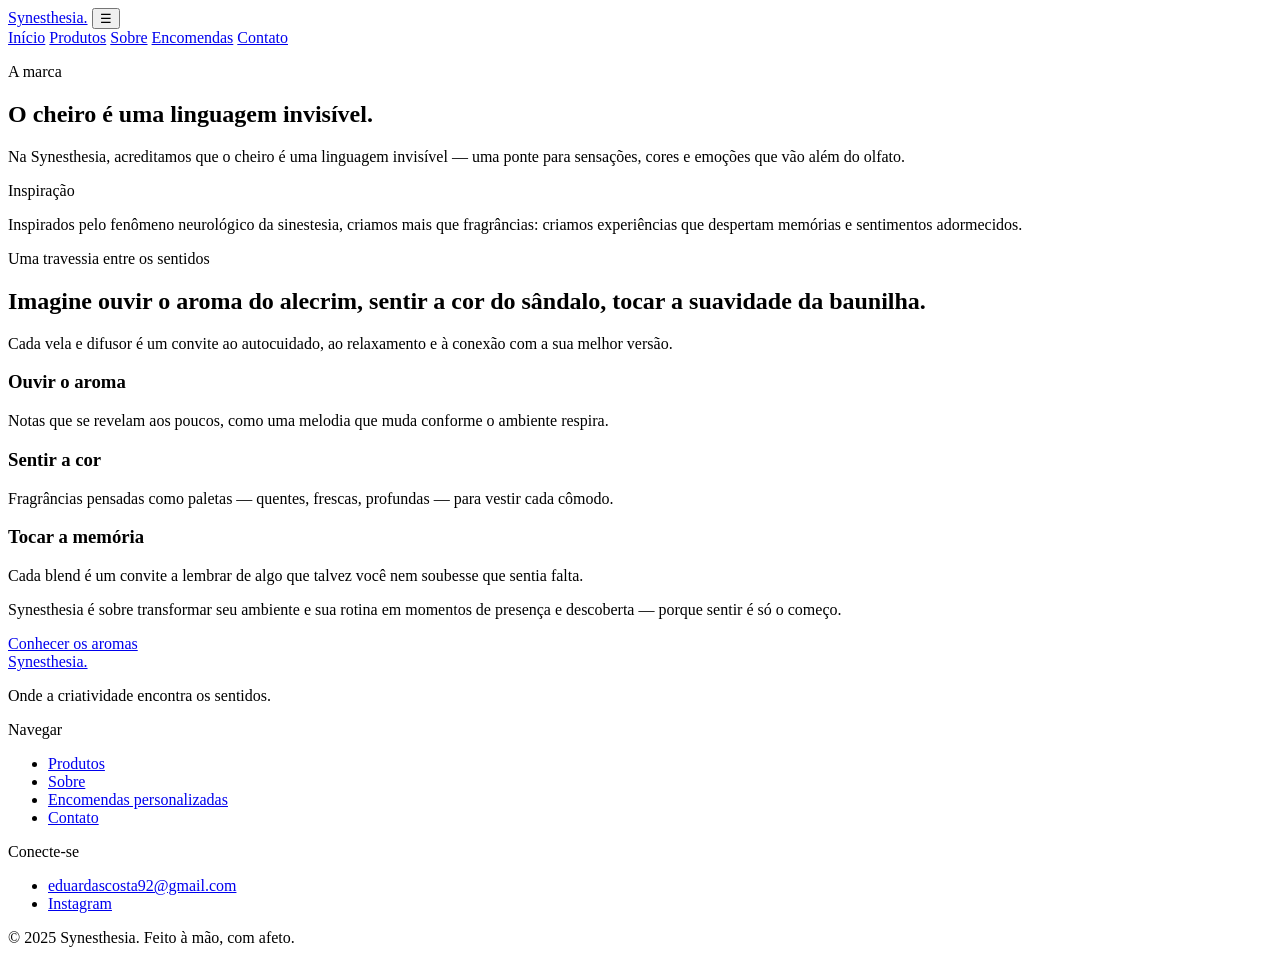
==== contato.html @ 47434e2a "Add files via upload" ====
<!DOCTYPE html>
<html lang="pt-BR">
<head>
  <meta charset="UTF-8" />
  <meta name="viewport" content="width=device-width, initial-scale=1.0" />
  <title>Sobre | Synesthesia.</title>
  <meta name="description" content="A marca Synesthesia e a inspiração por trás dos aromas e memórias." />
  <link rel="preconnect" href="https://fonts.googleapis.com">
  <link rel="preconnect" href="https://fonts.gstatic.com" crossorigin>
  <link href="https://fonts.googleapis.com/css2?family=Inter:wght@300;400;500;600&family=Cormorant+Garamond:wght@400;500;600&display=swap" rel="stylesheet">
  <link rel="stylesheet" href="style.css" />
</head>
<body>
  <header class="site-header">
    <div class="container header-inner">
      <a href="index.html" class="brand">Synesthesia.</a>
      <button class="menu-toggle" aria-label="Abrir menu">☰</button>
      <nav class="site-nav">
        <a href="index.html">Início</a>
        <a href="produtos.html">Produtos</a>
        <a href="sobre.html">Sobre</a>
        <a href="encomendas.html">Encomendas</a>
        <a href="contato.html">Contato</a>
      </nav>
    </div>
  </header>

  <main>
    <section class="section-xl center-text about-hero">
      <div class="container narrow">
        <p class="eyebrow">A marca</p>
        <h1>O cheiro é uma <span>linguagem invisível.</span></h1>
        <p class="lead compact center-copy">
          Na Synesthesia, acreditamos que o cheiro é uma linguagem invisível — uma ponte para sensações, cores e emoções que vão além do olfato.
        </p>
      </div>
    </section>

    <section class="section alt-section center-text">
      <div class="container narrow">
        <p class="eyebrow">Inspiração</p>
        <p class="editorial-copy">
          Inspirados pelo fenômeno neurológico da sinestesia, criamos mais que fragrâncias: criamos experiências que despertam memórias e sentimentos adormecidos.
        </p>
      </div>
    </section>

    <section class="section">
      <div class="container">
        <p class="eyebrow">Uma travessia entre os sentidos</p>
        <h2 class="narrow-title">Imagine ouvir o aroma do alecrim, sentir a cor do sândalo, tocar a suavidade da baunilha.</h2>
        <p class="section-copy narrow-copy">
          Cada vela e difusor é um convite ao autocuidado, ao relaxamento e à conexão com a sua melhor versão.
        </p>

        <div class="info-columns mt-lg">
          <article>
            <h3>Ouvir o aroma</h3>
            <p>Notas que se revelam aos poucos, como uma melodia que muda conforme o ambiente respira.</p>
          </article>
          <article>
            <h3>Sentir a cor</h3>
            <p>Fragrâncias pensadas como paletas — quentes, frescas, profundas — para vestir cada cômodo.</p>
          </article>
          <article>
            <h3>Tocar a memória</h3>
            <p>Cada blend é um convite a lembrar de algo que talvez você nem soubesse que sentia falta.</p>
          </article>
        </div>

        <p class="signature-text">
          Synesthesia é sobre transformar seu ambiente e sua rotina em momentos de presença e descoberta — <span>porque sentir é só o começo.</span>
        </p>

        <div class="center-actions">
          <a class="btn btn-primary" href="produtos.html">Conhecer os aromas</a>
        </div>
      </div>
    </section>
  </main>

  <footer class="site-footer">
    <div class="container footer-grid">
      <div>
        <a href="index.html" class="brand footer-brand">Synesthesia.</a>
        <p>Onde a criatividade encontra os sentidos.</p>
      </div>

      <div>
        <p class="footer-title">Navegar</p>
        <ul>
          <li><a href="produtos.html">Produtos</a></li>
          <li><a href="sobre.html">Sobre</a></li>
          <li><a href="encomendas.html">Encomendas personalizadas</a></li>
          <li><a href="contato.html">Contato</a></li>
        </ul>
      </div>

      <div>
        <p class="footer-title">Conecte-se</p>
        <ul>
          <li><a href="mailto:eduardascosta92@gmail.com">eduardascosta92@gmail.com</a></li>
          <li><a href="https://instagram.com/synesthesiabrand" target="_blank" rel="noopener noreferrer">Instagram</a></li>
        </ul>
      </div>
    </div>

    <div class="container footer-bottom">
      <p>© 2025 Synesthesia. Feito à mão, com afeto.</p>
    </div>
  </footer>

  <script src="script.js"></script>
</body>
</html>
---- style.css ----
<!DOCTYPE html>
<html lang="pt-BR">
<head>
  <meta charset="UTF-8" />
  <meta name="viewport" content="width=device-width, initial-scale=1.0" />
  <title>Encomendas | Synesthesia.</title>
  <meta name="description" content="Solicite uma encomenda personalizada da Synesthesia." />
  <link rel="preconnect" href="https://fonts.googleapis.com">
  <link rel="preconnect" href="https://fonts.gstatic.com" crossorigin>
  <link href="https://fonts.googleapis.com/css2?family=Inter:wght@300;400;500;600&family=Cormorant+Garamond:wght@400;500;600&display=swap" rel="stylesheet">
  <link rel="stylesheet" href="style.css" />
</head>
<body>
  <header class="site-header">
    <div class="container header-inner">
      <a href="index.html" class="brand">Synesthesia.</a>
      <button class="menu-toggle" aria-label="Abrir menu">☰</button>
      <nav class="site-nav">
        <a href="index.html">Início</a>
        <a href="produtos.html">Produtos</a>
        <a href="sobre.html">Sobre</a>
        <a href="encomendas.html">Encomendas</a>
        <a href="contato.html">Contato</a>
      </nav>
    </div>
  </header>

  <main>
    <section class="section-xl center-text">
      <div class="container narrow">
        <p class="eyebrow">Encomendas personalizadas</p>
        <h1>Um aroma desenhado para o seu momento.</h1>
        <p class="lead compact center-copy">
          Criamos blends exclusivos, embalagens com sua identidade e edições numeradas. Conte sobre seu projeto e responderemos em até 2 dias úteis com uma proposta.
        </p>
      </div>
    </section>

    <section class="section pt-small">
      <div class="container">
        <form class="custom-form" action="https://formsubmit.co/eduardascosta92@gmail.com" method="POST">
          <input type="hidden" name="_captcha" value="false">
          <input type="hidden" name="_subject" value="Nova encomenda personalizada - Synesthesia">
          <input type="hidden" name="_template" value="table">

          <label>
            Nome completo *
            <input type="text" name="nome" required>
          </label>

          <div class="form-row">
            <label>
              E-mail *
              <input type="email" name="email" required>
            </label>
            <label>
              Telefone (opcional)
              <input type="tel" name="telefone">
            </label>
          </div>

          <fieldset>
            <legend>Tipo de produto</legend>
            <div class="choice-group">
              <label class="choice-pill"><input type="radio" name="tipo_de_produto" value="Vela" checked> <span>Vela</span></label>
              <label class="choice-pill"><input type="radio" name="tipo_de_produto" value="Difusor"> <span>Difusor</span></label>
              <label class="choice-pill"><input type="radio" name="tipo_de_produto" value="Ambos"> <span>Ambos</span></label>
            </div>
          </fieldset>

          <div class="form-row">
            <label>
              Cenário (opcional)
              <input type="text" name="cenario" placeholder="Casamento, presente, marca...">
            </label>
            <label>
              Quantidade aproximada
              <input type="text" name="quantidade" placeholder="Ex: 50 unidades">
            </label>
          </div>

          <label>
            Aromas que você ama (opcional)
            <input type="text" name="aromas" placeholder="Cedro, baunilha, jasmim...">
          </label>

          <label>
            Detalhes do projeto *
            <textarea name="detalhes" rows="5" placeholder="Conte sobre a estética, embalagem, prazo e qualquer referência." required></textarea>
          </label>

          <button type="submit" class="btn btn-primary btn-full">Enviar pedido</button>
          <p class="form-note">Respondemos em até 2 dias úteis.</p>
        </form>
      </div>
    </section>
  </main>

  <footer class="site-footer">
    <div class="container footer-grid">
      <div>
        <a href="index.html" class="brand footer-brand">Synesthesia.</a>
        <p>Onde a criatividade encontra os sentidos.</p>
      </div>

      <div>
        <p class="footer-title">Navegar</p>
        <ul>
          <li><a href="produtos.html">Produtos</a></li>
          <li><a href="sobre.html">Sobre</a></li>
          <li><a href="encomendas.html">Encomendas personalizadas</a></li>
          <li><a href="contato.html">Contato</a></li>
        </ul>
      </div>

      <div>
        <p class="footer-title">Conecte-se</p>
        <ul>
          <li><a href="mailto:eduardascosta92@gmail.com">eduardascosta92@gmail.com</a></li>
          <li><a href="https://instagram.com/synesthesiabrand" target="_blank" rel="noopener noreferrer">Instagram</a></li>
        </ul>
      </div>
    </div>

    <div class="container footer-bottom">
      <p>© 2025 Synesthesia. Feito à mão, com afeto.</p>
    </div>
  </footer>

  <script src="script.js"></script>
</body>
</html>
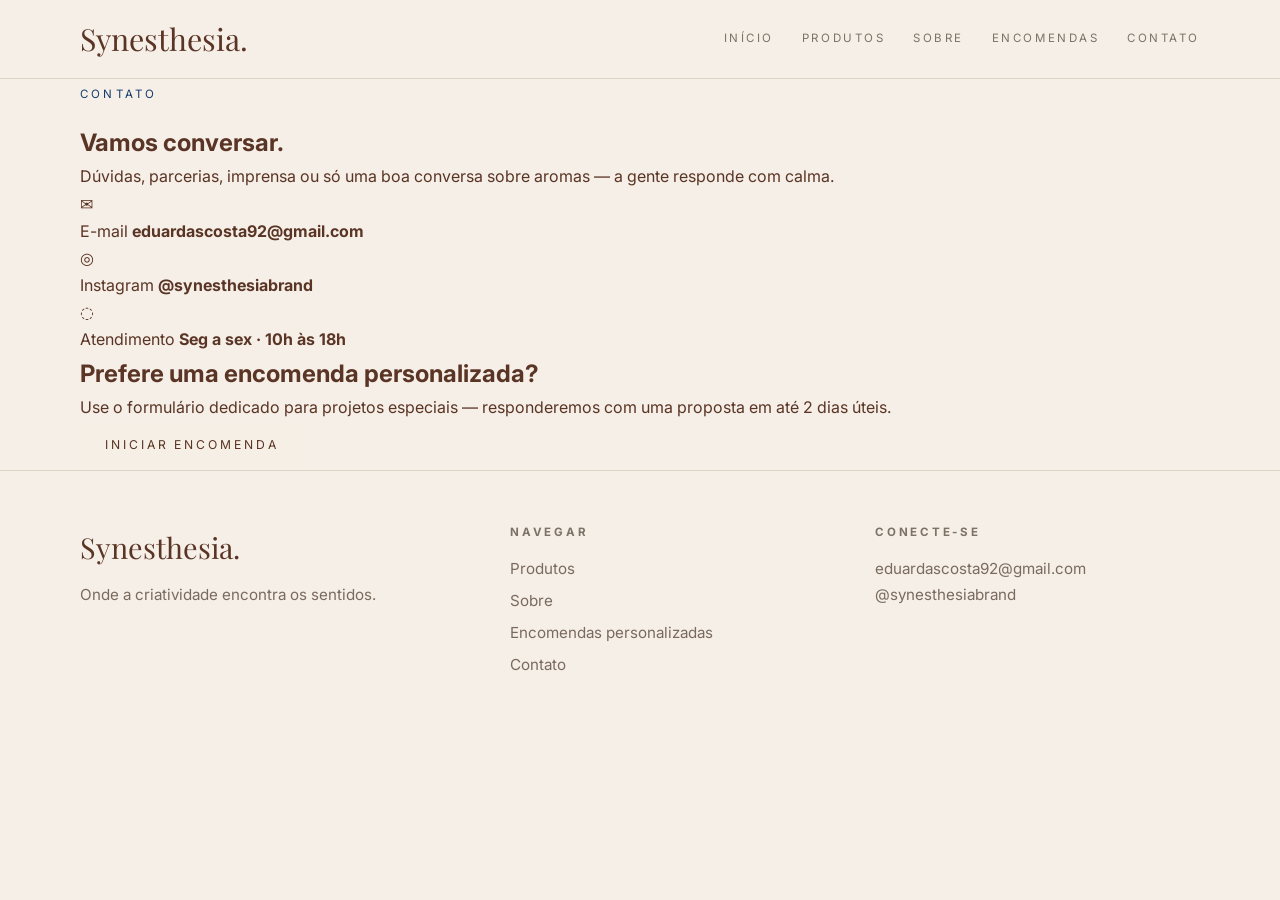
==== commit 958de912: "Update contato.html" ====
--- a/contato.html
+++ b/contato.html
@@ -1,21 +1,19 @@
 <!DOCTYPE html>
 <html lang="pt-BR">
 <head>
-  <meta charset="UTF-8" />
-  <meta name="viewport" content="width=device-width, initial-scale=1.0" />
-  <title>Sobre | Synesthesia.</title>
-  <meta name="description" content="A marca Synesthesia e a inspiração por trás dos aromas e memórias." />
-  <link rel="preconnect" href="https://fonts.googleapis.com">
-  <link rel="preconnect" href="https://fonts.gstatic.com" crossorigin>
-  <link href="https://fonts.googleapis.com/css2?family=Inter:wght@300;400;500;600&family=Cormorant+Garamond:wght@400;500;600&display=swap" rel="stylesheet">
-  <link rel="stylesheet" href="style.css" />
+  <meta charset="UTF-8">
+  <meta name="viewport" content="width=device-width, initial-scale=1.0">
+  <title>Contato | Synesthesia</title>
+
+  <link href="https://fonts.googleapis.com/css2?family=Playfair+Display:wght@400;600&family=Inter:wght@300;400;500&display=swap" rel="stylesheet">
+  <link rel="stylesheet" href="style.css">
 </head>
 <body>
-  <header class="site-header">
-    <div class="container header-inner">
-      <a href="index.html" class="brand">Synesthesia.</a>
-      <button class="menu-toggle" aria-label="Abrir menu">☰</button>
-      <nav class="site-nav">
+
+  <header class="header">
+    <div class="container nav">
+      <div class="logo">Synesthesia.</div>
+      <nav>
         <a href="index.html">Início</a>
         <a href="produtos.html">Produtos</a>
         <a href="sobre.html">Sobre</a>
@@ -26,90 +24,75 @@
   </header>
 
   <main>
-    <section class="section-xl center-text about-hero">
-      <div class="container narrow">
-        <p class="eyebrow">A marca</p>
-        <h1>O cheiro é uma <span>linguagem invisível.</span></h1>
-        <p class="lead compact center-copy">
-          Na Synesthesia, acreditamos que o cheiro é uma linguagem invisível — uma ponte para sensações, cores e emoções que vão além do olfato.
-        </p>
+    <section class="contact-hero container">
+      <span class="tag">Contato</span>
+      <h1 class="contact-title">Vamos conversar.</h1>
+      <p class="contact-description">
+        Dúvidas, parcerias, imprensa ou só uma boa conversa sobre aromas — a gente responde com calma.
+      </p>
+    </section>
+
+    <section class="contact-cards container">
+      <div class="contact-grid">
+        <a class="contact-card" href="mailto:eduardascosta92@gmail.com">
+          <div class="contact-icon">✉</div>
+          <div>
+            <span>E-mail</span>
+            <strong>eduardascosta92@gmail.com</strong>
+          </div>
+        </a>
+
+        <a class="contact-card" href="https://instagram.com/synesthesiabrand" target="_blank" rel="noopener noreferrer">
+          <div class="contact-icon">◎</div>
+          <div>
+            <span>Instagram</span>
+            <strong>@synesthesiabrand</strong>
+          </div>
+        </a>
+
+        <div class="contact-card">
+          <div class="contact-icon">◌</div>
+          <div>
+            <span>Atendimento</span>
+            <strong>Seg a sex · 10h às 18h</strong>
+          </div>
+        </div>
       </div>
     </section>
 
-    <section class="section alt-section center-text">
-      <div class="container narrow">
-        <p class="eyebrow">Inspiração</p>
-        <p class="editorial-copy">
-          Inspirados pelo fenômeno neurológico da sinestesia, criamos mais que fragrâncias: criamos experiências que despertam memórias e sentimentos adormecidos.
+    <section class="contact-cta container">
+      <div class="contact-cta-box">
+        <h2>Prefere uma encomenda personalizada?</h2>
+        <p>
+          Use o formulário dedicado para projetos especiais — responderemos com uma proposta em até 2 dias úteis.
         </p>
-      </div>
-    </section>
-
-    <section class="section">
-      <div class="container">
-        <p class="eyebrow">Uma travessia entre os sentidos</p>
-        <h2 class="narrow-title">Imagine ouvir o aroma do alecrim, sentir a cor do sândalo, tocar a suavidade da baunilha.</h2>
-        <p class="section-copy narrow-copy">
-          Cada vela e difusor é um convite ao autocuidado, ao relaxamento e à conexão com a sua melhor versão.
-        </p>
-
-        <div class="info-columns mt-lg">
-          <article>
-            <h3>Ouvir o aroma</h3>
-            <p>Notas que se revelam aos poucos, como uma melodia que muda conforme o ambiente respira.</p>
-          </article>
-          <article>
-            <h3>Sentir a cor</h3>
-            <p>Fragrâncias pensadas como paletas — quentes, frescas, profundas — para vestir cada cômodo.</p>
-          </article>
-          <article>
-            <h3>Tocar a memória</h3>
-            <p>Cada blend é um convite a lembrar de algo que talvez você nem soubesse que sentia falta.</p>
-          </article>
-        </div>
-
-        <p class="signature-text">
-          Synesthesia é sobre transformar seu ambiente e sua rotina em momentos de presença e descoberta — <span>porque sentir é só o começo.</span>
-        </p>
-
-        <div class="center-actions">
-          <a class="btn btn-primary" href="produtos.html">Conhecer os aromas</a>
-        </div>
+        <a href="encomendas.html" class="btn-white">Iniciar encomenda</a>
       </div>
     </section>
   </main>
 
-  <footer class="site-footer">
+  <footer class="footer">
     <div class="container footer-grid">
       <div>
-        <a href="index.html" class="brand footer-brand">Synesthesia.</a>
+        <h3>Synesthesia.</h3>
         <p>Onde a criatividade encontra os sentidos.</p>
       </div>
 
       <div>
-        <p class="footer-title">Navegar</p>
-        <ul>
-          <li><a href="produtos.html">Produtos</a></li>
-          <li><a href="sobre.html">Sobre</a></li>
-          <li><a href="encomendas.html">Encomendas personalizadas</a></li>
-          <li><a href="contato.html">Contato</a></li>
-        </ul>
+        <h4>Navegar</h4>
+        <a href="produtos.html">Produtos</a>
+        <a href="sobre.html">Sobre</a>
+        <a href="encomendas.html">Encomendas personalizadas</a>
+        <a href="contato.html">Contato</a>
       </div>
 
       <div>
-        <p class="footer-title">Conecte-se</p>
-        <ul>
-          <li><a href="mailto:eduardascosta92@gmail.com">eduardascosta92@gmail.com</a></li>
-          <li><a href="https://instagram.com/synesthesiabrand" target="_blank" rel="noopener noreferrer">Instagram</a></li>
-        </ul>
+        <h4>Conecte-se</h4>
+        <p>eduardascosta92@gmail.com</p>
+        <p>@synesthesiabrand</p>
       </div>
-    </div>
-
-    <div class="container footer-bottom">
-      <p>© 2025 Synesthesia. Feito à mão, com afeto.</p>
     </div>
   </footer>
 
-  <script src="script.js"></script>
 </body>
 </html>
--- a/style.css
+++ b/style.css
@@ -1,132 +1,738 @@
-<!DOCTYPE html>
-<html lang="pt-BR">
-<head>
-  <meta charset="UTF-8" />
-  <meta name="viewport" content="width=device-width, initial-scale=1.0" />
-  <title>Encomendas | Synesthesia.</title>
-  <meta name="description" content="Solicite uma encomenda personalizada da Synesthesia." />
-  <link rel="preconnect" href="https://fonts.googleapis.com">
-  <link rel="preconnect" href="https://fonts.gstatic.com" crossorigin>
-  <link href="https://fonts.googleapis.com/css2?family=Inter:wght@300;400;500;600&family=Cormorant+Garamond:wght@400;500;600&display=swap" rel="stylesheet">
-  <link rel="stylesheet" href="style.css" />
-</head>
-<body>
-  <header class="site-header">
-    <div class="container header-inner">
-      <a href="index.html" class="brand">Synesthesia.</a>
-      <button class="menu-toggle" aria-label="Abrir menu">☰</button>
-      <nav class="site-nav">
-        <a href="index.html">Início</a>
-        <a href="produtos.html">Produtos</a>
-        <a href="sobre.html">Sobre</a>
-        <a href="encomendas.html">Encomendas</a>
-        <a href="contato.html">Contato</a>
-      </nav>
-    </div>
-  </header>
-
-  <main>
-    <section class="section-xl center-text">
-      <div class="container narrow">
-        <p class="eyebrow">Encomendas personalizadas</p>
-        <h1>Um aroma desenhado para o seu momento.</h1>
-        <p class="lead compact center-copy">
-          Criamos blends exclusivos, embalagens com sua identidade e edições numeradas. Conte sobre seu projeto e responderemos em até 2 dias úteis com uma proposta.
-        </p>
-      </div>
-    </section>
-
-    <section class="section pt-small">
-      <div class="container">
-        <form class="custom-form" action="https://formsubmit.co/eduardascosta92@gmail.com" method="POST">
-          <input type="hidden" name="_captcha" value="false">
-          <input type="hidden" name="_subject" value="Nova encomenda personalizada - Synesthesia">
-          <input type="hidden" name="_template" value="table">
-
-          <label>
-            Nome completo *
-            <input type="text" name="nome" required>
-          </label>
-
-          <div class="form-row">
-            <label>
-              E-mail *
-              <input type="email" name="email" required>
-            </label>
-            <label>
-              Telefone (opcional)
-              <input type="tel" name="telefone">
-            </label>
-          </div>
-
-          <fieldset>
-            <legend>Tipo de produto</legend>
-            <div class="choice-group">
-              <label class="choice-pill"><input type="radio" name="tipo_de_produto" value="Vela" checked> <span>Vela</span></label>
-              <label class="choice-pill"><input type="radio" name="tipo_de_produto" value="Difusor"> <span>Difusor</span></label>
-              <label class="choice-pill"><input type="radio" name="tipo_de_produto" value="Ambos"> <span>Ambos</span></label>
-            </div>
-          </fieldset>
-
-          <div class="form-row">
-            <label>
-              Cenário (opcional)
-              <input type="text" name="cenario" placeholder="Casamento, presente, marca...">
-            </label>
-            <label>
-              Quantidade aproximada
-              <input type="text" name="quantidade" placeholder="Ex: 50 unidades">
-            </label>
-          </div>
-
-          <label>
-            Aromas que você ama (opcional)
-            <input type="text" name="aromas" placeholder="Cedro, baunilha, jasmim...">
-          </label>
-
-          <label>
-            Detalhes do projeto *
-            <textarea name="detalhes" rows="5" placeholder="Conte sobre a estética, embalagem, prazo e qualquer referência." required></textarea>
-          </label>
-
-          <button type="submit" class="btn btn-primary btn-full">Enviar pedido</button>
-          <p class="form-note">Respondemos em até 2 dias úteis.</p>
-        </form>
-      </div>
-    </section>
-  </main>
-
-  <footer class="site-footer">
-    <div class="container footer-grid">
-      <div>
-        <a href="index.html" class="brand footer-brand">Synesthesia.</a>
-        <p>Onde a criatividade encontra os sentidos.</p>
-      </div>
-
-      <div>
-        <p class="footer-title">Navegar</p>
-        <ul>
-          <li><a href="produtos.html">Produtos</a></li>
-          <li><a href="sobre.html">Sobre</a></li>
-          <li><a href="encomendas.html">Encomendas personalizadas</a></li>
-          <li><a href="contato.html">Contato</a></li>
-        </ul>
-      </div>
-
-      <div>
-        <p class="footer-title">Conecte-se</p>
-        <ul>
-          <li><a href="mailto:eduardascosta92@gmail.com">eduardascosta92@gmail.com</a></li>
-          <li><a href="https://instagram.com/synesthesiabrand" target="_blank" rel="noopener noreferrer">Instagram</a></li>
-        </ul>
-      </div>
-    </div>
-
-    <div class="container footer-bottom">
-      <p>© 2025 Synesthesia. Feito à mão, com afeto.</p>
-    </div>
-  </footer>
-
-  <script src="script.js"></script>
-</body>
-</html>
+:root {
+  --bg: #f5efe7;
+  --bg-alt: #efe7dc;
+  --line: #ddd3c6;
+  --text: #5a3424;
+  --muted: #7a6a5f;
+  --navy: #173b6d;
+  --white: #ffffff;
+}
+
+* {
+  margin: 0;
+  padding: 0;
+  box-sizing: border-box;
+}
+
+html {
+  scroll-behavior: smooth;
+}
+
+body {
+  background: var(--bg);
+  color: var(--text);
+  font-family: "Inter", sans-serif;
+  line-height: 1.7;
+}
+
+img {
+  max-width: 100%;
+  display: block;
+}
+
+a {
+  text-decoration: none;
+  color: inherit;
+}
+
+.container {
+  width: min(1120px, calc(100% - 48px));
+  margin: 0 auto;
+}
+
+/* HEADER */
+.header {
+  border-bottom: 1px solid var(--line);
+  background: var(--bg);
+}
+
+.nav {
+  display: flex;
+  align-items: center;
+  justify-content: space-between;
+  min-height: 78px;
+  gap: 24px;
+}
+
+.logo {
+  font-family: "Playfair Display", serif;
+  font-size: 1.9rem;
+  color: var(--text);
+}
+
+.nav nav {
+  display: flex;
+  align-items: center;
+  gap: 28px;
+  flex-wrap: wrap;
+}
+
+.nav nav a {
+  font-size: 0.72rem;
+  text-transform: uppercase;
+  letter-spacing: 0.22em;
+  color: #7d7267;
+  transition: color 0.2s ease;
+}
+
+.nav nav a:hover {
+  color: var(--navy);
+}
+
+/* TAG */
+.tag {
+  display: inline-block;
+  margin-bottom: 18px;
+  font-size: 0.72rem;
+  text-transform: uppercase;
+  letter-spacing: 0.28em;
+  color: var(--navy);
+}
+
+.tag.light {
+  color: rgba(255, 255, 255, 0.82);
+}
+
+/* HERO */
+.hero {
+  display: grid;
+  grid-template-columns: 1.05fr 1fr;
+  gap: 72px;
+  align-items: center;
+  padding: 88px 0 96px;
+}
+
+.hero-text h1 {
+  font-family: "Playfair Display", serif;
+  font-size: clamp(3rem, 6vw, 4.7rem);
+  line-height: 1.02;
+  font-weight: 400;
+  letter-spacing: -0.02em;
+  margin-bottom: 28px;
+}
+
+.hero-text h1 span {
+  color: var(--navy);
+  font-style: italic;
+}
+
+.hero-text p {
+  max-width: 560px;
+  font-size: 1.05rem;
+  color: var(--muted);
+  margin-bottom: 30px;
+}
+
+.hero-image img {
+  width: 100%;
+  height: 520px;
+  object-fit: cover;
+}
+
+/* BUTTONS */
+.buttons {
+  display: flex;
+  align-items: center;
+  gap: 14px;
+  flex-wrap: wrap;
+}
+
+.btn-primary,
+.btn-white {
+  display: inline-flex;
+  align-items: center;
+  justify-content: center;
+  min-height: 48px;
+  padding: 0 24px;
+  font-size: 0.76rem;
+  text-transform: uppercase;
+  letter-spacing: 0.24em;
+  transition: 0.2s ease;
+  cursor: pointer;
+}
+
+.btn-primary {
+  background: var(--navy);
+  color: var(--white);
+  border: 1px solid var(--navy);
+}
+
+.btn-primary:hover {
+  opacity: 0.92;
+}
+
+.btn-white {
+  background: #f6efe6;
+  color: var(--text);
+  border: 1px solid #f6efe6;
+}
+
+.btn-white:hover {
+  transform: translateY(-1px);
+}
+
+.btn-link {
+  display: inline-flex;
+  align-items: center;
+  min-height: 48px;
+  padding: 0 6px;
+  font-size: 0.76rem;
+  text-transform: uppercase;
+  letter-spacing: 0.24em;
+  color: #6e6258;
+  border-bottom: 1px solid #b9ab9a;
+}
+
+/* MANIFESTO */
+.manifesto {
+  padding: 8px 0 82px;
+  text-align: center;
+}
+
+.manifesto-text {
+  max-width: 840px;
+  margin: 0 auto;
+  font-family: "Playfair Display", serif;
+  font-size: clamp(2rem, 4vw, 3rem);
+  line-height: 1.45;
+  color: var(--text);
+}
+
+/* FEATURED */
+.featured {
+  padding: 10px 0 92px;
+}
+
+.featured-header {
+  display: flex;
+  align-items: flex-end;
+  justify-content: space-between;
+  gap: 24px;
+  margin-bottom: 36px;
+}
+
+.featured-header h2 {
+  font-family: "Playfair Display", serif;
+  font-size: clamp(2rem, 4vw, 3rem);
+  line-height: 1.12;
+  font-weight: 400;
+}
+
+.grid {
+  display: grid;
+  grid-template-columns: repeat(3, 1fr);
+  gap: 28px;
+}
+
+.card img {
+  width: 100%;
+  aspect-ratio: 0.95 / 1;
+  object-fit: cover;
+  margin-bottom: 18px;
+  background: #ebe2d7;
+}
+
+.card h3 {
+  font-family: "Playfair Display", serif;
+  font-size: 1.7rem;
+  font-weight: 400;
+  margin-bottom: 8px;
+}
+
+.card p {
+  color: var(--muted);
+  font-size: 0.98rem;
+  max-width: 96%;
+}
+
+/* CTA */
+.cta {
+  background: linear-gradient(90deg, #1c3f6f 0%, #163b6d 72%, #1b355c 72%, #1b355c 100%);
+  padding: 72px 0;
+}
+
+.cta-content {
+  display: grid;
+  grid-template-columns: 1.2fr 0.9fr;
+  gap: 54px;
+  align-items: center;
+}
+
+.cta h2 {
+  font-family: "Playfair Display", serif;
+  font-size: clamp(2.2rem, 4vw, 3.4rem);
+  line-height: 1.16;
+  font-weight: 400;
+  color: var(--white);
+}
+
+.cta p {
+  color: rgba(255, 255, 255, 0.92);
+  margin-bottom: 24px;
+  font-size: 1rem;
+}
+
+/* FOOTER */
+.footer {
+  border-top: 1px solid var(--line);
+  padding: 52px 0 34px;
+  background: var(--bg);
+}
+
+.footer-grid {
+  display: grid;
+  grid-template-columns: 1.2fr 1fr 1fr;
+  gap: 40px;
+}
+
+.footer h3 {
+  font-family: "Playfair Display", serif;
+  font-size: 1.8rem;
+  font-weight: 400;
+  margin-bottom: 10px;
+}
+
+.footer h4 {
+  font-size: 0.72rem;
+  text-transform: uppercase;
+  letter-spacing: 0.24em;
+  color: #7d7267;
+  margin-bottom: 14px;
+}
+
+.footer p,
+.footer a {
+  color: var(--muted);
+  font-size: 0.95rem;
+}
+
+.footer a {
+  display: block;
+  margin-bottom: 6px;
+}
+
+/* RESPONSIVO */
+@media (max-width: 980px) {
+  .hero,
+  .cta-content,
+  .footer-grid,
+  .grid {
+    grid-template-columns: 1fr;
+  }
+
+  .hero {
+    gap: 40px;
+    padding: 64px 0 72px;
+  }
+
+  .hero-image img {
+    height: auto;
+  }
+
+  .featured-header {
+    flex-direction: column;
+    align-items: flex-start;
+  }
+
+  .cta {
+    background: #173b6d;
+  }
+}
+
+@media (max-width: 640px) {
+  .container {
+    width: min(100% - 32px, 1120px);
+  }
+
+  .nav {
+    align-items: flex-start;
+    flex-direction: column;
+    padding: 16px 0;
+  }
+
+  .nav nav {
+    gap: 14px;
+  }
+
+  .hero-text h1,
+  .manifesto-text,
+  .featured-header h2,
+  .cta h2 {
+    line-height: 1.12;
+  }
+
+  .buttons {
+    flex-direction: column;
+    align-items: stretch;
+  }
+
+  .btn-link,
+  .btn-primary,
+  .btn-white {
+    justify-content: center;
+  }
+}
+.page-hero {
+  padding: 88px 0 56px;
+}
+
+.page-title {
+  font-family: "Playfair Display", serif;
+  font-size: clamp(2.8rem, 5vw, 4.3rem);
+  line-height: 1.06;
+  font-weight: 400;
+  margin-bottom: 20px;
+}
+
+.page-description {
+  max-width: 700px;
+  color: var(--muted);
+  font-size: 1.02rem;
+}
+
+.product-section {
+  padding: 38px 0 70px;
+}
+
+.section-title {
+  font-family: "Playfair Display", serif;
+  font-size: clamp(2rem, 4vw, 3rem);
+  line-height: 1.14;
+  font-weight: 400;
+  margin-bottom: 28px;
+}
+
+.section-description {
+  max-width: 720px;
+  color: var(--muted);
+  margin-bottom: 24px;
+}
+
+.products-grid {
+  display: grid;
+  gap: 24px;
+}
+
+.products-grid-2 {
+  grid-template-columns: repeat(2, 1fr);
+}
+
+.products-grid-3 {
+  grid-template-columns: repeat(3, 1fr);
+}
+
+.product-card {
+  display: flex;
+  flex-direction: column;
+}
+
+.product-image-wrap {
+  background: #ebe2d7;
+  margin-bottom: 18px;
+}
+
+.product-image-wrap img {
+  width: 100%;
+  aspect-ratio: 0.9 / 1;
+  object-fit: cover;
+}
+
+.product-info h3 {
+  font-family: "Playfair Display", serif;
+  font-size: 1.45rem;
+  font-weight: 400;
+}
+
+.product-topline {
+  display: flex;
+  align-items: baseline;
+  justify-content: space-between;
+  gap: 16px;
+  margin-bottom: 8px;
+}
+
+.product-topline span {
+  font-size: 0.88rem;
+  color: var(--muted);
+  white-space: nowrap;
+}
+
+.product-info p {
+  color: var(--muted);
+  font-size: 0.96rem;
+  margin-bottom: 8px;
+}
+
+.product-info small {
+  display: inline-block;
+  text-transform: uppercase;
+  letter-spacing: 0.14em;
+  font-size: 0.7rem;
+  color: #8a7c70;
+}
+
+.shop-cta {
+  padding: 24px 0 86px;
+}
+
+.shop-cta-box {
+  border: 1px solid var(--line);
+  padding: 38px 28px;
+  text-align: center;
+}
+
+.shop-cta-box h2 {
+  font-family: "Playfair Display", serif;
+  font-size: clamp(1.8rem, 4vw, 2.5rem);
+  font-weight: 400;
+  margin-bottom: 10px;
+}
+
+.shop-cta-box p {
+  max-width: 720px;
+  margin: 0 auto 22px;
+  color: var(--muted);
+}
+
+@media (max-width: 980px) {
+  .products-grid-2,
+  .products-grid-3 {
+    grid-template-columns: 1fr;
+  }
+}
+.about-hero {
+  text-align: center;
+  padding: 92px 0 84px;
+}
+
+.about-title {
+  font-family: "Playfair Display", serif;
+  font-size: clamp(2.8rem, 5vw, 4.5rem);
+  line-height: 1.08;
+  font-weight: 400;
+  margin-bottom: 20px;
+}
+
+.about-title span {
+  color: var(--navy);
+  font-style: italic;
+}
+
+.about-description {
+  max-width: 760px;
+  margin: 0 auto;
+  color: var(--muted);
+  font-size: 1rem;
+}
+
+.about-highlight {
+  background: var(--bg-alt);
+  padding: 74px 0;
+  margin-bottom: 76px;
+}
+
+.about-highlight-inner {
+  text-align: center;
+}
+
+.about-highlight-inner p {
+  max-width: 900px;
+  margin: 0 auto;
+  font-family: "Playfair Display", serif;
+  font-size: clamp(1.9rem, 3.4vw, 2.8rem);
+  line-height: 1.55;
+  font-weight: 400;
+}
+
+.about-senses {
+  padding-bottom: 72px;
+}
+
+.section-title-narrow {
+  max-width: 900px;
+}
+
+.about-columns {
+  display: grid;
+  grid-template-columns: repeat(3, 1fr);
+  gap: 36px;
+  margin-top: 34px;
+}
+
+.about-column h3 {
+  font-family: "Playfair Display", serif;
+  font-size: 1.4rem;
+  font-weight: 400;
+  margin-bottom: 10px;
+}
+
+.about-column p {
+  color: var(--muted);
+  font-size: 0.96rem;
+}
+
+.about-closing {
+  text-align: center;
+  padding: 10px 0 88px;
+}
+
+.about-closing p {
+  max-width: 860px;
+  margin: 0 auto 28px;
+  font-family: "Playfair Display", serif;
+  font-size: clamp(1.8rem, 3vw, 2.6rem);
+  line-height: 1.6;
+  font-weight: 400;
+}
+
+.about-closing span {
+  color: var(--navy);
+  font-style: italic;
+}
+
+.about-closing .btn-primary {
+  min-width: 220px;
+}
+
+@media (max-width: 980px) {
+  .about-columns {
+    grid-template-columns: 1fr;
+    gap: 24px;
+  }
+}
+.orders-hero {
+  text-align: center;
+  padding: 92px 0 44px;
+}
+
+.orders-title {
+  font-family: "Playfair Display", serif;
+  font-size: clamp(2.6rem, 5vw, 4.3rem);
+  line-height: 1.08;
+  font-weight: 400;
+  margin-bottom: 18px;
+}
+
+.orders-description {
+  max-width: 760px;
+  margin: 0 auto;
+  color: var(--muted);
+  font-size: 1rem;
+}
+
+.orders-form-section {
+  padding: 20px 0 88px;
+}
+
+.orders-form-wrap {
+  max-width: 720px;
+  margin: 0 auto;
+  border: 1px solid var(--line);
+  background: #f7f1e8;
+  padding: 34px 32px 26px;
+}
+
+.orders-form {
+  display: flex;
+  flex-direction: column;
+  gap: 18px;
+}
+
+.form-row {
+  display: grid;
+  grid-template-columns: repeat(2, 1fr);
+  gap: 18px;
+}
+
+.form-group {
+  display: flex;
+  flex-direction: column;
+  gap: 8px;
+}
+
+.form-group label {
+  font-size: 0.72rem;
+  text-transform: uppercase;
+  letter-spacing: 0.18em;
+  color: #7c7065;
+}
+
+.form-group input,
+.form-group textarea {
+  width: 100%;
+  border: 1px solid #d6c9ba;
+  background: transparent;
+  padding: 14px 14px;
+  font: inherit;
+  color: var(--text);
+  outline: none;
+  transition: border-color 0.2s ease, box-shadow 0.2s ease;
+}
+
+.form-group input::placeholder,
+.form-group textarea::placeholder {
+  color: #a99c90;
+}
+
+.form-group input:focus,
+.form-group textarea:focus {
+  border-color: #b8a896;
+  box-shadow: 0 0 0 2px rgba(184, 168, 150, 0.14);
+}
+
+.choice-group {
+  display: flex;
+  gap: 10px;
+  flex-wrap: wrap;
+}
+
+.choice-pill {
+  position: relative;
+  cursor: pointer;
+}
+
+.choice-pill input {
+  position: absolute;
+  opacity: 0;
+  pointer-events: none;
+}
+
+.choice-pill span {
+  display: inline-flex;
+  align-items: center;
+  justify-content: center;
+  min-height: 40px;
+  padding: 0 18px;
+  border: 1px solid #d6c9ba;
+  font-size: 0.78rem;
+  color: var(--text);
+  background: transparent;
+  transition: 0.2s ease;
+}
+
+.choice-pill input:checked + span {
+  background: var(--navy);
+  border-color: var(--navy);
+  color: var(--white);
+}
+
+.full {
+  width: 100%;
+}
+
+.form-note {
+  text-align: center;
+  font-size: 0.85rem;
+  color: var(--muted);
+  margin-top: 4px;
+}
+
+@media (max-width: 720px) {
+  .orders-form-wrap {
+    padding: 24px 18px 22px;
+  }
+
+  .form-row {
+    grid-template-columns: 1fr;
+  }
+}
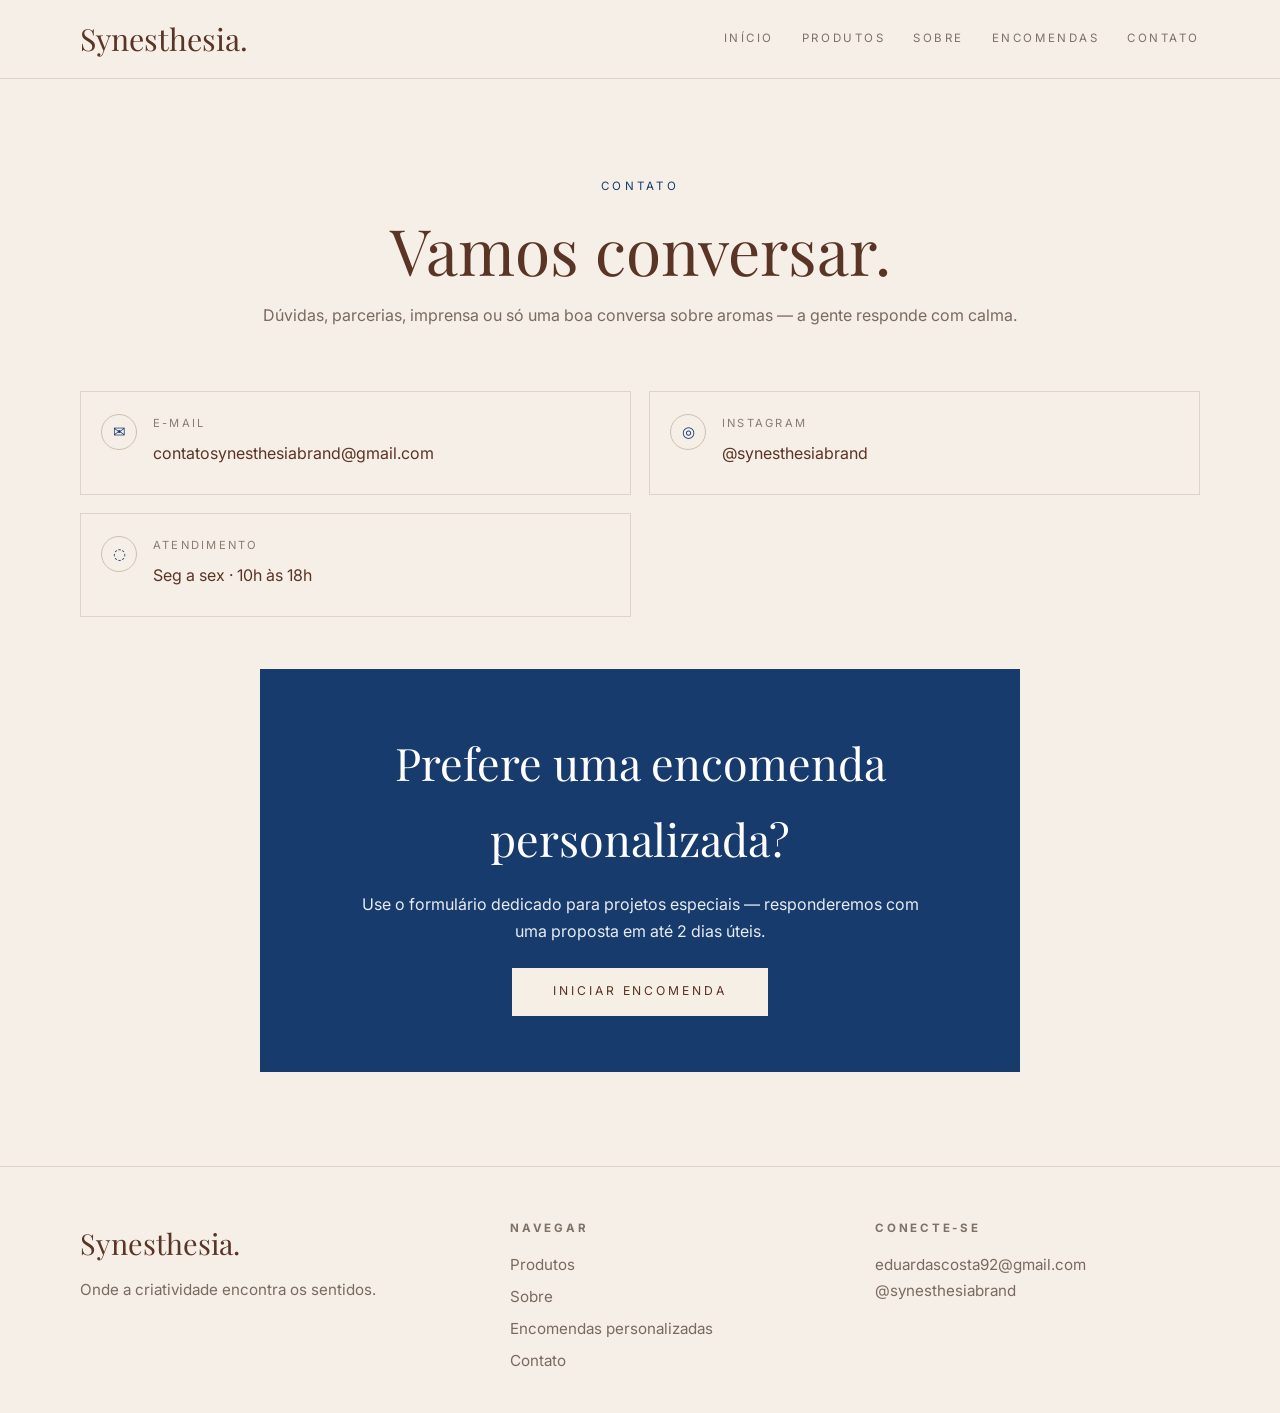
==== commit 194e2b5c: "Update contato.html" ====
--- a/contato.html
+++ b/contato.html
@@ -38,7 +38,7 @@
           <div class="contact-icon">✉</div>
           <div>
             <span>E-mail</span>
-            <strong>eduardascosta92@gmail.com</strong>
+            <strong>contatosynesthesiabrand@gmail.com</strong>
           </div>
         </a>
 
--- a/style.css
+++ b/style.css
@@ -143,7 +143,7 @@
   align-items: center;
   justify-content: center;
   min-height: 48px;
-  padding: 0 24px;
+  padding: 0 40px;
   font-size: 0.76rem;
   text-transform: uppercase;
   letter-spacing: 0.24em;
@@ -736,3 +736,122 @@
     grid-template-columns: 1fr;
   }
 }
+.contact-hero {
+  text-align: center;
+  padding: 92px 0 44px;
+}
+
+.contact-title {
+  font-family: "Playfair Display", serif;
+  font-size: clamp(2.6rem, 5vw, 4.2rem);
+  line-height: 1.08;
+  font-weight: 400;
+  margin-bottom: 18px;
+}
+
+.contact-description {
+  max-width: 760px;
+  margin: 0 auto;
+  color: var(--muted);
+  font-size: 1rem;
+}
+
+.contact-cards {
+  padding: 18px 0 42px;
+}
+
+.contact-grid {
+  display: grid;
+  grid-template-columns: repeat(2, 1fr);
+  gap: 18px;
+  align-items: stretch;
+}
+
+.contact-card {
+  border: 1px solid var(--line);
+  background: transparent;
+  padding: 22px 20px;
+  display: flex;
+  gap: 16px;
+  align-items: flex-start;
+  min-height: 104px;
+  transition: transform 0.2s ease, border-color 0.2s ease;
+}
+
+a.contact-card:hover {
+  transform: translateY(-2px);
+  border-color: #c6b8a8;
+}
+
+.contact-icon {
+  width: 36px;
+  height: 36px;
+  border: 1px solid #cdbfae;
+  border-radius: 999px;
+  display: flex;
+  align-items: center;
+  justify-content: center;
+  color: var(--navy);
+  flex-shrink: 0;
+  font-size: 0.95rem;
+}
+
+.contact-card span {
+  display: block;
+  font-size: 0.7rem;
+  text-transform: uppercase;
+  letter-spacing: 0.2em;
+  color: #8a7c70;
+  margin-bottom: 8px;
+}
+
+.contact-card strong {
+  display: block;
+  color: var(--text);
+  font-weight: 400;
+  line-height: 1.5;
+}
+
+.contact-cta {
+  padding: 10px 0 94px;
+}
+
+.contact-cta-box {
+  background: var(--navy);
+  color: var(--white);
+  text-align: center;
+  padding: 56px 28px;
+  max-width: 760px;
+  margin: 0 auto;
+}
+
+.contact-cta-box h2 {
+  font-family: "Playfair Display", serif;
+  font-size: clamp(2rem, 4vw, 2.8rem);
+  font-weight: 400;
+  margin-bottom: 14px;
+  color: var(--white);
+}
+
+.contact-cta-box p {
+  max-width: 560px;
+  margin: 0 auto 22px;
+  color: rgba(255, 255, 255, 0.9);
+}
+
+@media (max-width: 720px) {
+  .contact-grid {
+    grid-template-columns: 1fr;
+  }
+
+  .contact-cta-box {
+    padding: 40px 18px;
+  }
+}
+.shop-cta-box .buttons {
+  display: flex;
+  justify-content: center;
+  align-items: center;
+  gap: 14px;
+  flex-wrap: wrap;
+}
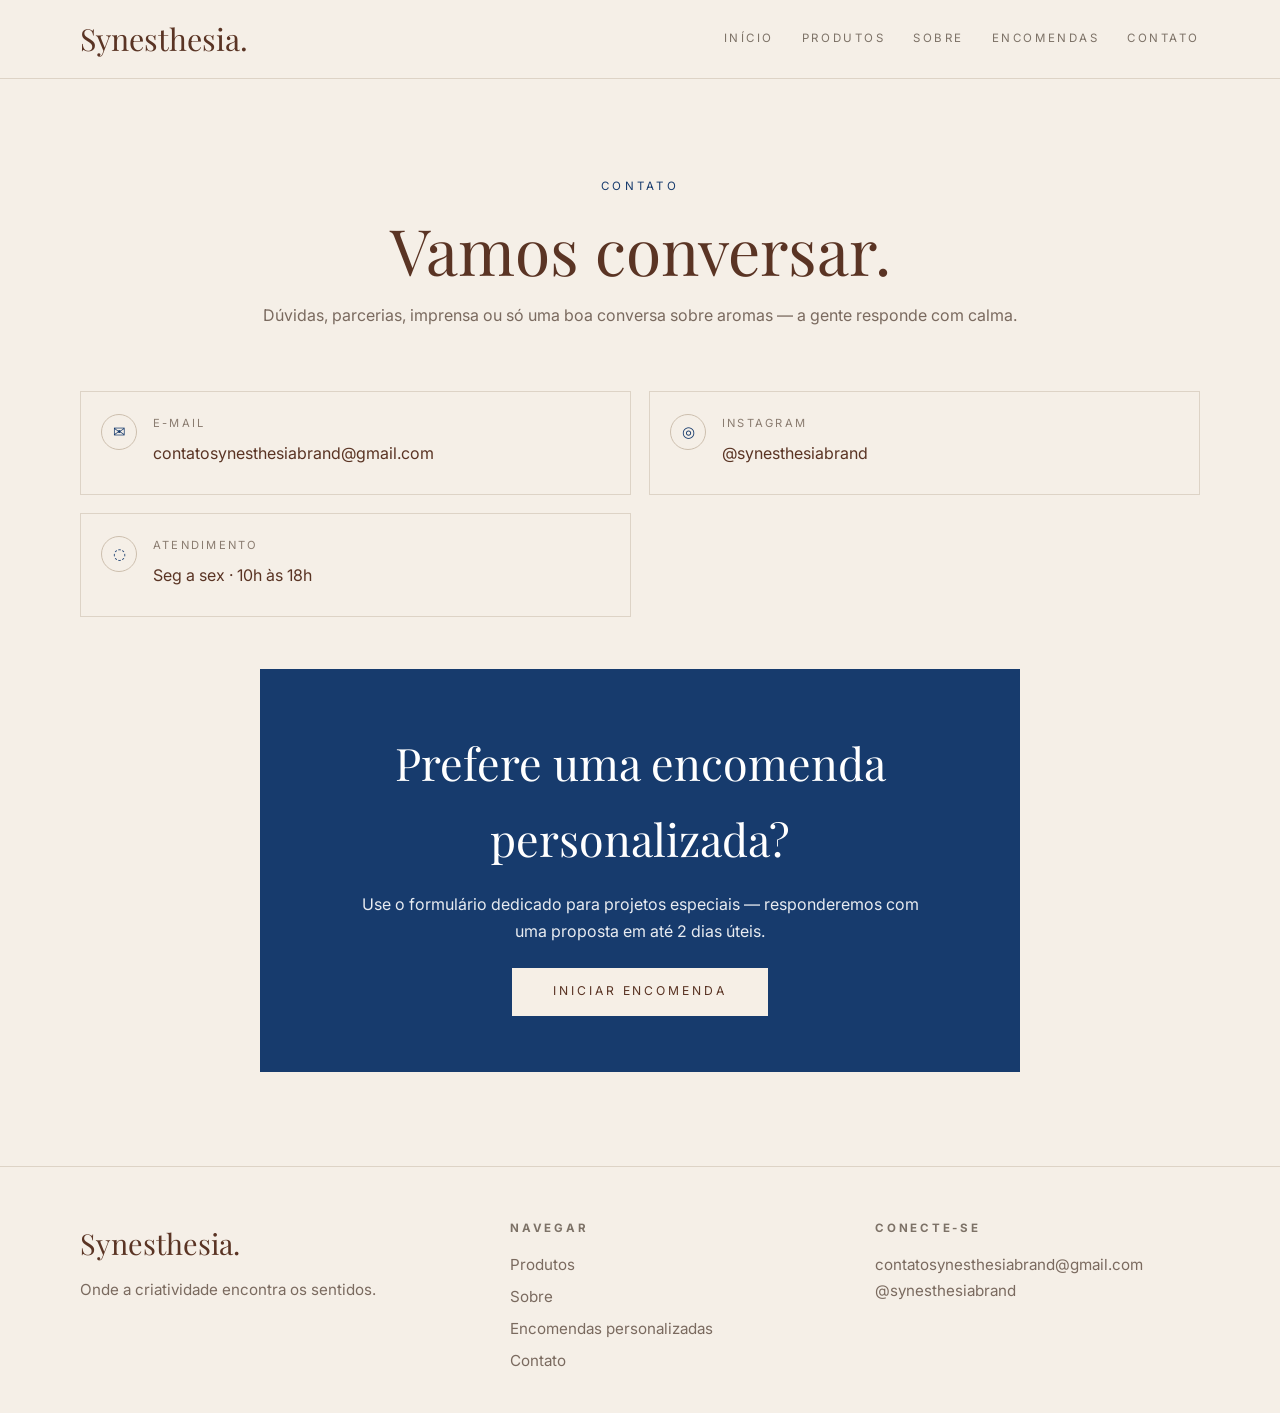
==== commit 1f055c7c: "Update contato.html" ====
--- a/contato.html
+++ b/contato.html
@@ -88,7 +88,7 @@
 
       <div>
         <h4>Conecte-se</h4>
-        <p>eduardascosta92@gmail.com</p>
+        <p>contatosynesthesiabrand@gmail.com</p>
         <p>@synesthesiabrand</p>
       </div>
     </div>
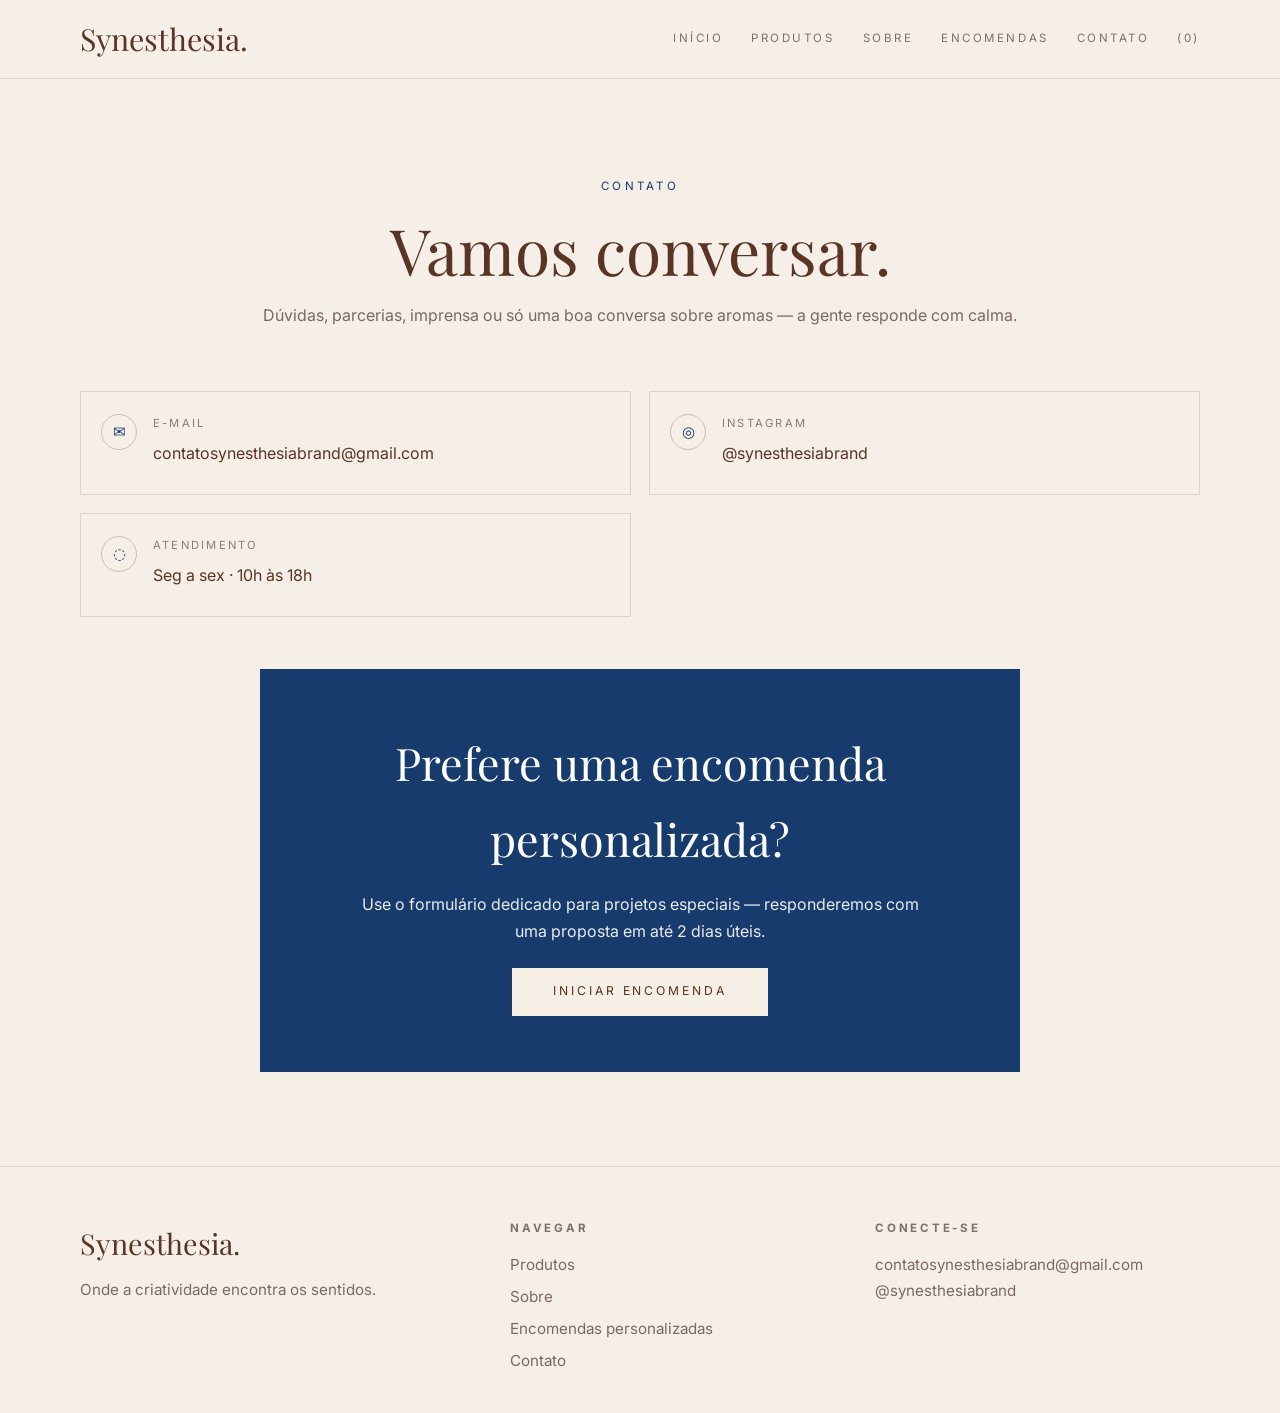
==== commit 05b3a2d8: "Add cart link to contato.html" ====
--- a/contato.html
+++ b/contato.html
@@ -19,6 +19,7 @@
         <a href="sobre.html">Sobre</a>
         <a href="encomendas.html">Encomendas</a>
         <a href="contato.html">Contato</a>
+        <a href="Carrinho.html"> (<span class="cart-count">0</span>)</a>
       </nav>
     </div>
   </header>
@@ -93,6 +94,6 @@
       </div>
     </div>
   </footer>
-
+<script src="script.js"></script>
 </body>
 </html>
--- a/style.css
+++ b/style.css
@@ -101,10 +101,28 @@
   align-items: center;
   padding: 88px 0 96px;
 }
+/*HERO 2 */
+.hero {
+    display: grid;
+    grid-template-columns: 1.05fr 1fr;
+    gap: 72px;
+    align-items: center;
+    padding: 88pc 0 96px;
+}
 
 .hero-text h1 {
   font-family: "Playfair Display", serif;
   font-size: clamp(3rem, 6vw, 4.7rem);
+  line-height: 1.02;
+  font-weight: 400;
+  letter-spacing: -0.02em;
+  margin-bottom: 28px;
+}
+/* HERO TEST 2*/
+
+.hero-test h1 {
+  font-family: "Playfair Display". serif;
+  font-size: clamp(3rem, 6vv, 4.7rem);
   line-height: 1.02;
   font-weight: 400;
   letter-spacing: -0.02em;
@@ -116,12 +134,36 @@
   font-style: italic;
 }
 
+/*HERO TEXT H1 SPAN 2*/
+
+.hero-text h1 span {
+  color: var(--navy);
+  font-style: italic;
+}
+
 .hero-text p {
   max-width: 560px;
   font-size: 1.05rem;
   color: var(--muted);
   margin-bottom: 30px;
 }
+
+/*HERO TEXT P 2*/
+
+.hero-text p {
+  max-width: 560px;
+  font-size: 1.05rem;
+  color: var(--muted);
+  margin-bottom: 30px;
+}
+
+.hero-image img {
+  width: 100%;
+  height: 520px;
+  object-fit: cover;
+}
+
+/* HERO IMAGE 2 */
 
 .hero-image img {
   width: 100%;
@@ -855,3 +897,85 @@
   gap: 14px;
   flex-wrap: wrap;
 }
+
+.love-banner {
+  height: 500px;
+  background-image:
+    linear-gradient(
+      rgba(0,0,0,0.35),
+      rgba(0,0,0,0.35)
+    ),
+    url("assets/banner-mes-do-amor.jpg");
+  background-size: cover;
+  background-position: center;
+  background-repeat: no-repeat;
+
+  display: flex;
+  align-items: center;
+  justify-content: center;
+
+  margin-bottom: 60px;
+}
+
+.love-banner-overlay {
+  text-align: center;
+  max-width: 800px;
+  padding: 40px;
+  color: white;
+}
+
+.love-banner-overlay h1 {
+  font-family: "Playfair Display", serif;
+  font-size: clamp(3rem, 6vw, 5rem);
+  font-weight: 800;
+  margin-bottom: 20px;
+}
+
+.love-banner-overlay p {
+  font-size: 1.05rem;
+  line-height: 1.8;
+  color: rgba(255,255,255,0.92);
+}
+
+@media (max-width: 768px) {
+  .love-banner {
+    height: 380px;
+  }
+
+  .love-banner-overlay {
+    padding: 24px;
+  }
+}
+
+.love-banner {
+  height: 500px;
+  background-image:
+    linear-gradient(
+      rgba(0,0,0,0.30),
+      rgba(0,0,0,0.30)
+    ),
+    url("assets/banner.jpg");
+
+  background-size: cover;
+  background-position: center;
+  background-repeat: no-repeat;
+
+  display: flex;
+  align-items: center;
+  justify-content: center;
+
+  margin-bottom: 60px;
+}
+.love-banner .tag {
+  display: inline-block;
+  font-size: 1rem;
+  font-weight: 600;
+  letter-spacing: 0.25em;
+  background: rgba(255,255,255,0.15);
+  padding: 8px 18px;
+  border: 1px solid rgba(255,255,255,0.3);
+  border-radius: 30px;
+  color: white;
+  backdrop-filter: blur(4px);
+  margin-bottom: 24px;
+}
